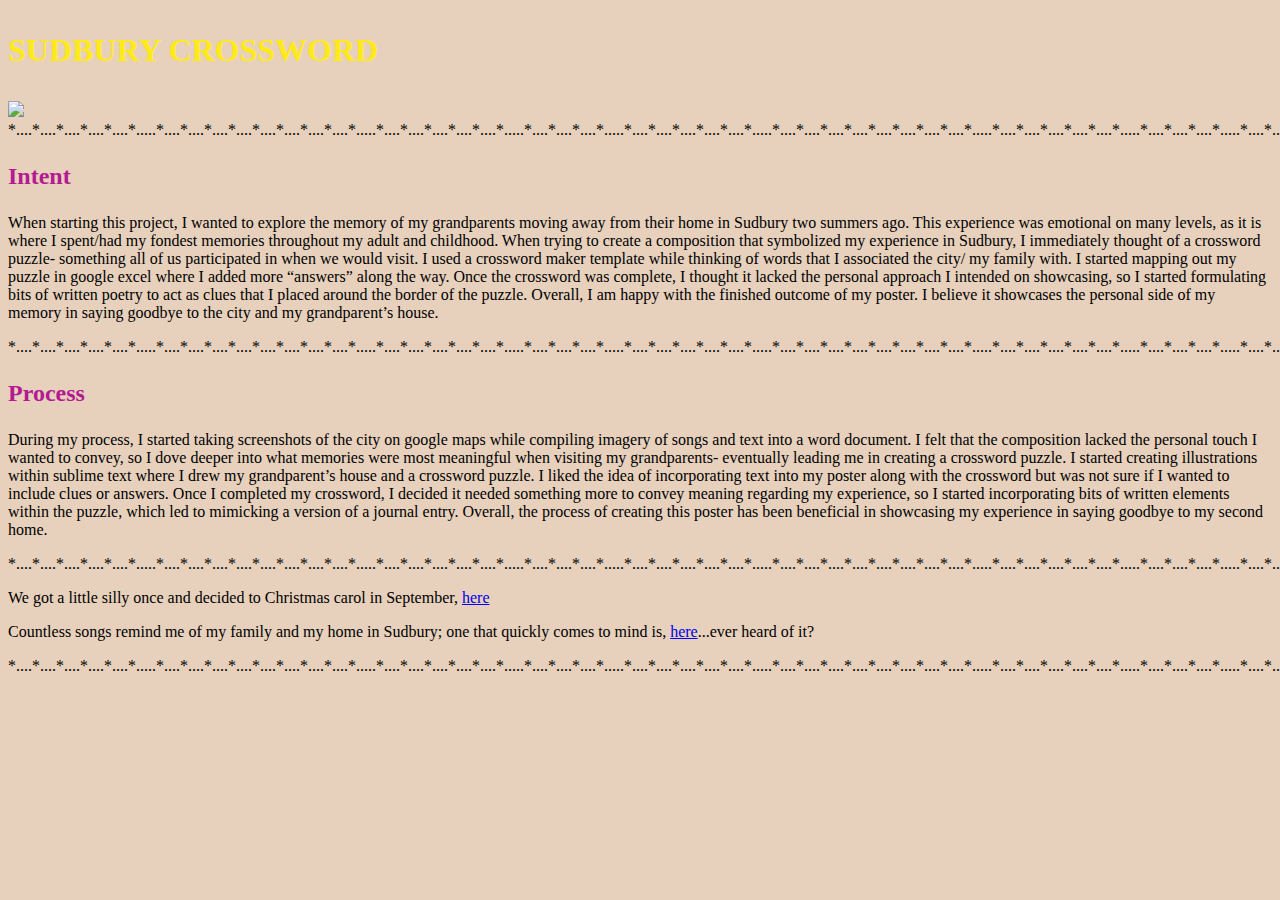
==== assignment_1.html @ b91bb348 "new names change" ====
<!DOCTYPE html>
<html>
<head>
	<meta charset="utf-8">
	<meta name="viewport" content="width=device-width, initial-scale=1">
	<title>COMPOUNDING TOOLS</title>
</head>
<body>

</body>
</html>



<body style="background-color:rgba(231, 209, 188) ";>
<h1><p style="color:rgb(255, 234, 25);"><font>SUDBURY CROSSWORD</h1></font>



<img src= "IMG/crossword.pdf">
 
*....*....*....*....*....*.....*....*....*....*....*....*....*....*....*.....*....*....*....*....*....*.....*....*....*....*.....*....*....*....*....*....*.....*....*....*....*....*....*....*....*....*.....*....*....*....*....*....*.....*....*....*....*.....*....*....*
<h2><p style="color:rgb(180,26,145);"><font>Intent</h2></font>


 <P>
 When starting this project, I wanted to explore the memory of my grandparents moving away from their home in Sudbury two summers ago. This experience was emotional on many levels, as it is where I spent/had my fondest memories throughout my adult and childhood. When trying to create a composition that symbolized my experience in Sudbury, I immediately thought of a crossword puzzle- something all of us participated in when we would visit. I used a crossword maker template while thinking of words that I associated the city/ my family with. I started mapping out my puzzle in google excel where I added more “answers” along the way. Once the crossword was complete, I thought it lacked the personal approach I intended on showcasing, so I started formulating bits of written poetry to act as clues that I placed around the border of the puzzle. Overall, I am happy with the finished outcome of my poster. I believe it showcases the personal side of my memory in saying goodbye to the city and my grandparent’s house.
</P>


*....*....*....*....*....*.....*....*....*....*....*....*....*....*....*.....*....*....*....*....*....*.....*....*....*....*.....*....*....*....*....*....*.....*....*....*....*....*....*....*....*....*.....*....*....*....*....*....*.....*....*....*....*.....*....*....*

<h2><p style="color:rgb(180,26,145);"><font>Process</h2></font>


<p>
During my process, I started taking screenshots of the city on google maps while compiling imagery of songs and text into a word document. I felt that the composition lacked the personal touch I wanted to convey, so I dove deeper into what memories were most meaningful when visiting my grandparents- eventually leading me in creating a crossword puzzle. I started creating illustrations within sublime text where I drew my grandparent’s house and a crossword puzzle. I liked the idea of incorporating text into my poster along with the crossword but was not sure if I wanted to include clues or answers. Once I completed my crossword, I decided it needed something more to convey meaning regarding my experience, so I started incorporating bits of written elements within the puzzle, which led to mimicking a version of a journal entry. Overall, the process of creating this poster has been beneficial in showcasing my experience in saying goodbye to my second home.
</p>

*....*....*....*....*....*.....*....*....*....*....*....*....*....*....*.....*....*....*....*....*....*.....*....*....*....*.....*....*....*....*....*....*.....*....*....*....*....*....*....*....*....*.....*....*....*....*....*....*.....*....*....*....*.....*....*....*


<p>
We got a little silly once and decided to Christmas carol in September, <a href="https://www.youtube.com/watch?v=Cf-1i_BLtFA">here</a>
</p>

<p>
Countless songs remind me of my family and my home in Sudbury; one that quickly comes to mind is, <a href='https://www.youtube.com/watch?v=FAb2Mu0CRk4'>here</a>...ever heard of it?
</p>

*....*....*....*....*....*.....*....*....*....*....*....*....*....*....*.....*....*....*....*....*....*.....*....*....*....*.....*....*....*....*....*....*.....*....*....*....*....*....*....*....*....*.....*....*....*....*....*....*.....*....*....*....*.....*....*....*
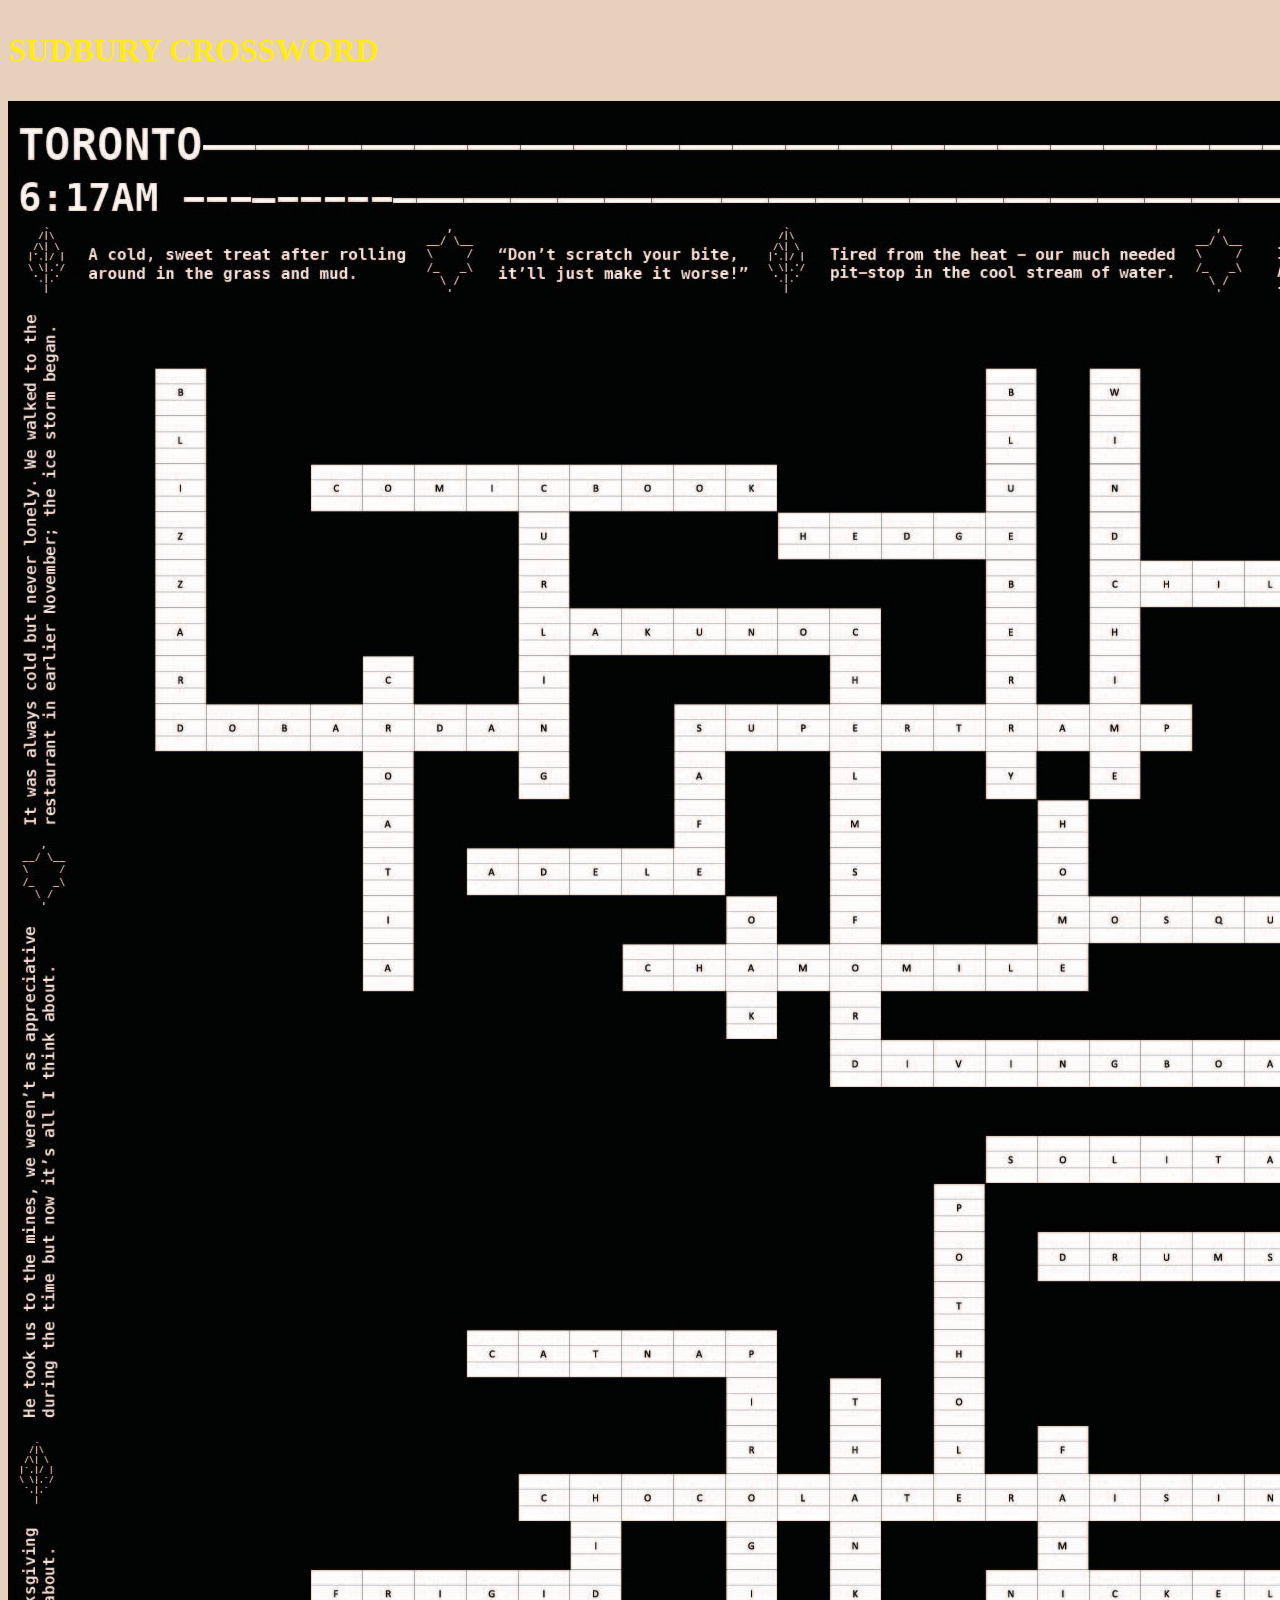
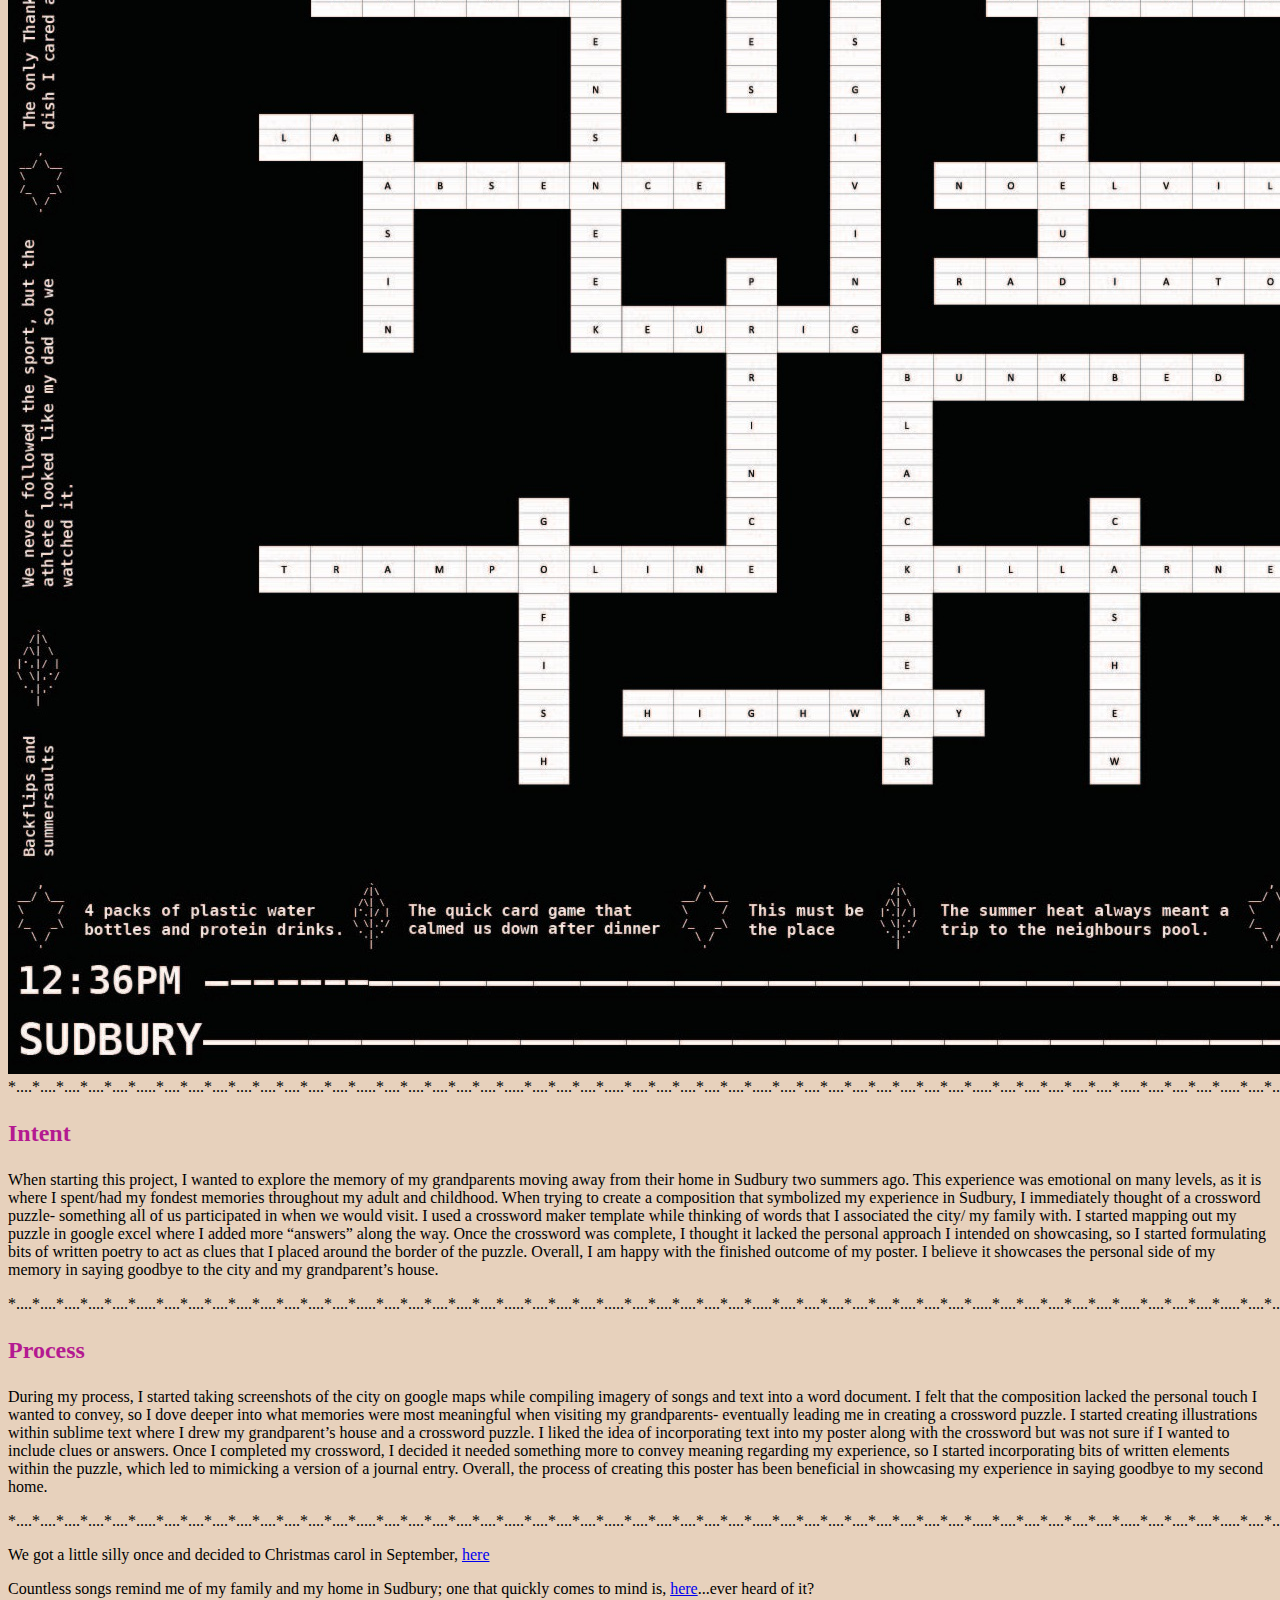
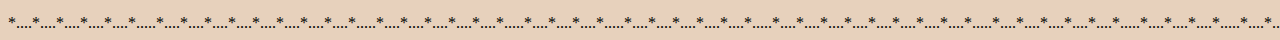
==== commit 72f462fe: "new style changes" ====
--- a/assignment_1.html
+++ b/assignment_1.html
@@ -3,21 +3,16 @@
 <head>
 	<meta charset="utf-8">
 	<meta name="viewport" content="width=device-width, initial-scale=1">
-	<title>COMPOUNDING TOOLS</title>
+	<title>CONFOUNDING TOOLS</title>
+	<link rel="stylesheet" href="css/style.css">
 </head>
 <body>
 
-</body>
-</html>
-
-
-
-<body style="background-color:rgba(231, 209, 188) ";>
 <h1><p style="color:rgb(255, 234, 25);"><font>SUDBURY CROSSWORD</h1></font>
 
 
 
-<img src= "IMG/crossword.pdf">
+<img src= "img/sudbury_crossword.jpeg">
  
 *....*....*....*....*....*.....*....*....*....*....*....*....*....*....*.....*....*....*....*....*....*.....*....*....*....*.....*....*....*....*....*....*.....*....*....*....*....*....*....*....*....*.....*....*....*....*....*....*.....*....*....*....*.....*....*....*
 <h2><p style="color:rgb(180,26,145);"><font>Intent</h2></font>
--- a/css/style.css
+++ b/css/style.css
@@ -0,0 +1,3 @@
+body{ 
+background-color:rgb(231, 209, 188);
+}